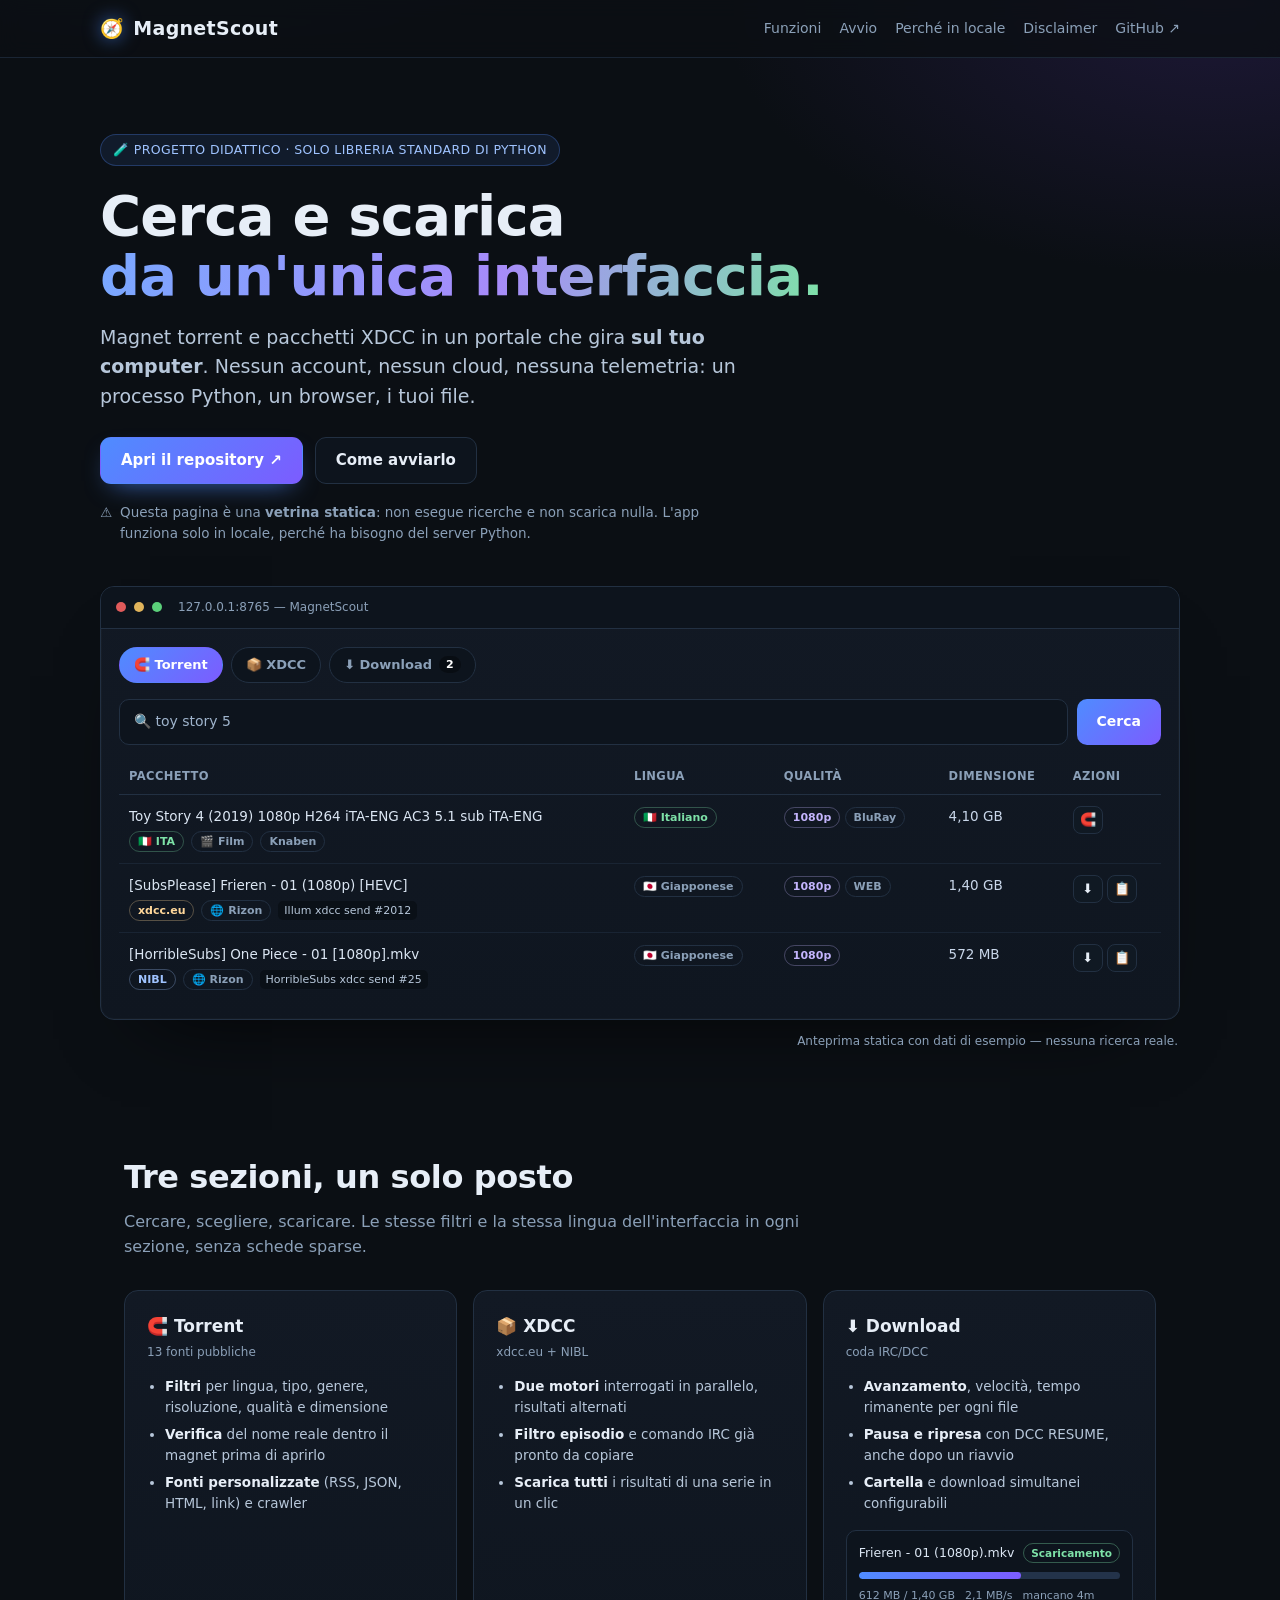
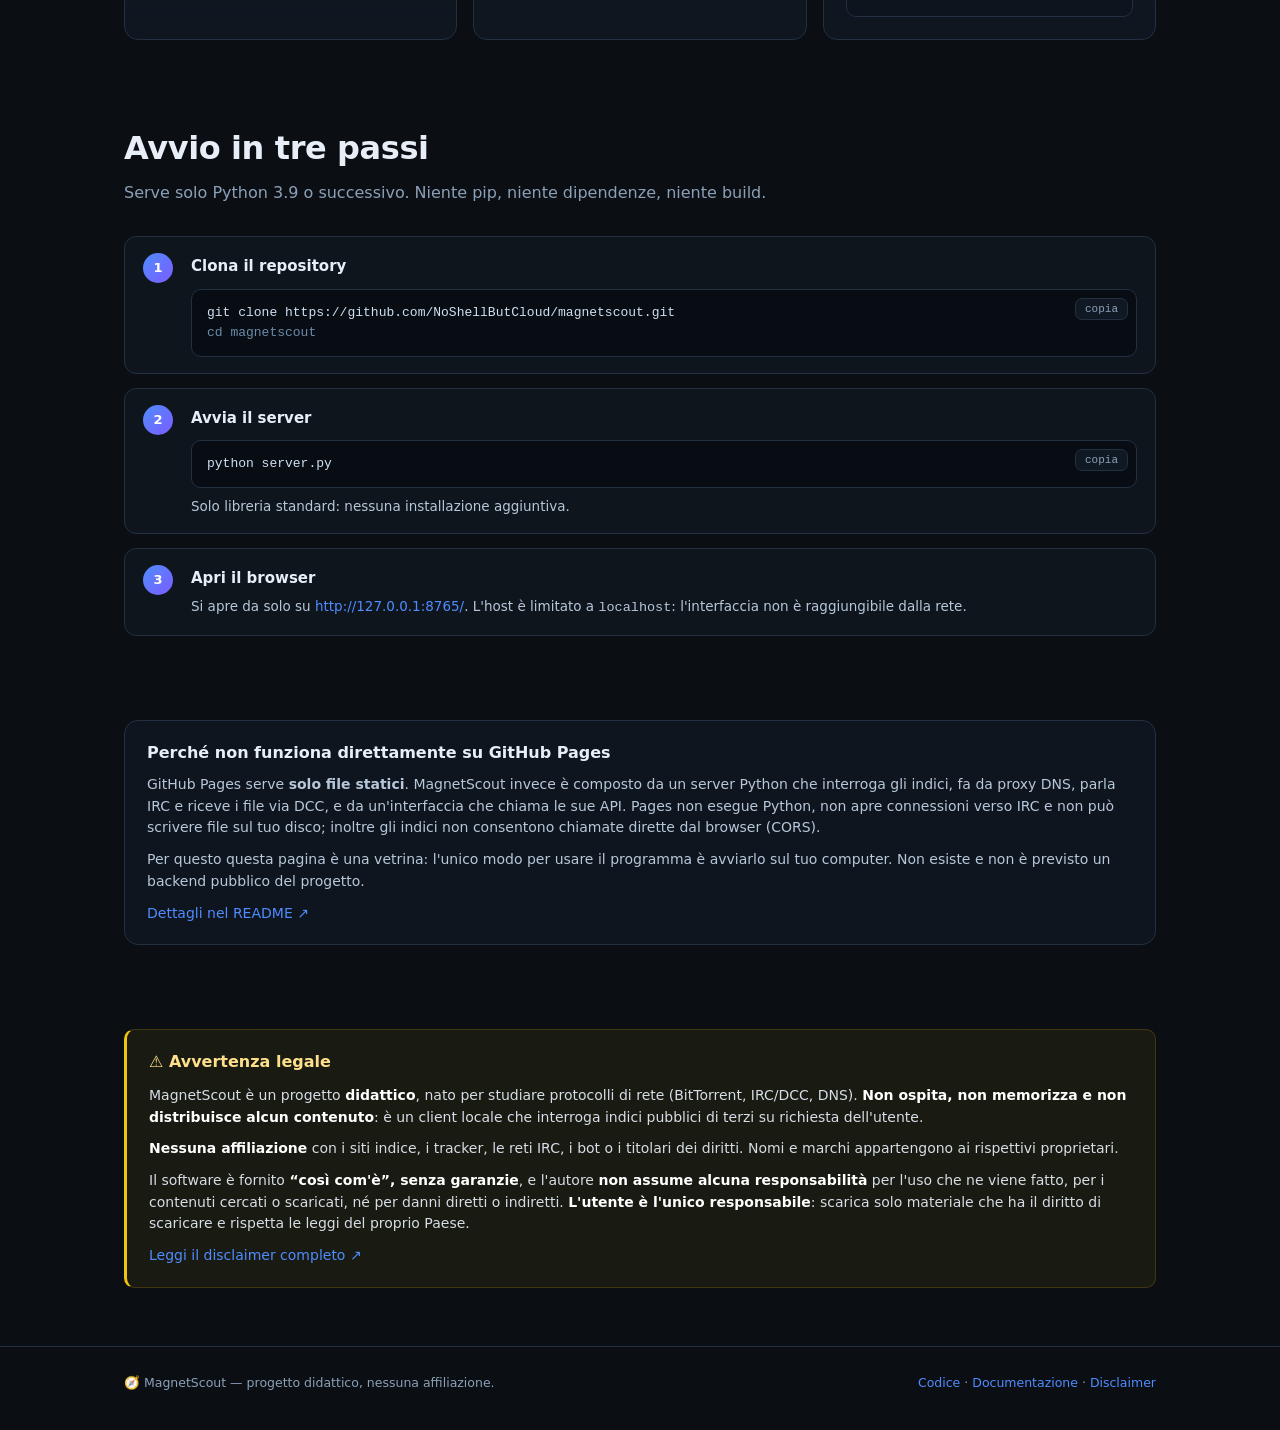
==== docs/index.html @ bb0ecf20 "Aggiunge disclaimer legale e vetrina per GitHub Pages - DISCLAIMER.md: scopo didattico, nessuna affi" ====
<!DOCTYPE html>
<html lang="it">
<head>
<meta charset="utf-8">
<meta name="viewport" content="width=device-width, initial-scale=1">
<title>MagnetScout — Portale locale per torrent e XDCC</title>
<meta name="description" content="Portale locale per cercare magnet torrent e pacchetti XDCC da un'unica interfaccia. Progetto didattico, solo libreria standard di Python.">
<link rel="icon" href="data:image/svg+xml,<svg xmlns=%22http://www.w3.org/2000/svg%22 viewBox=%220 0 100 100%22><text y=%22.9em%22 font-size=%2290%22>🧭</text></svg>">
<style>
  :root {
    --bg: #0b0f14;
    --panel: #121924;
    --panel2: #0f1620;
    --border: #223042;
    --text: #e7eef7;
    --muted: #8ba0b8;
    --accent: #4f8cff;
    --accent2: #7c5cff;
    --good: #2ecc71;
    --warn: #f1c40f;
    --radius: 14px;
  }
  * { box-sizing: border-box; }
  html { scroll-behavior: smooth; }
  body {
    margin: 0;
    font-family: "Segoe UI", system-ui, -apple-system, sans-serif;
    color: var(--text);
    background:
      radial-gradient(1100px 600px at 15% -10%, #16233a 0%, transparent 60%),
      radial-gradient(900px 500px at 95% 0%, #1d1836 0%, transparent 55%),
      var(--bg);
    background-repeat: no-repeat;
    line-height: 1.55;
    -webkit-font-smoothing: antialiased;
  }
  a { color: var(--accent); text-decoration: none; }
  a:hover { text-decoration: underline; }
  code, pre, kbd {
    font-family: "Cascadia Code", Consolas, "SF Mono", Menlo, monospace;
  }
  .wrap { max-width: 1080px; margin: 0 auto; padding: 0 24px; }

  /* ---------------------------------------------------------------- header */
  header {
    position: sticky; top: 0; z-index: 20;
    background: rgba(11, 15, 20, .82);
    backdrop-filter: blur(10px);
    border-bottom: 1px solid rgba(34, 48, 66, .7);
  }
  .nav {
    display: flex; align-items: center; gap: 22px;
    padding: 14px 0;
  }
  .brand {
    font-size: 19px; font-weight: 700; letter-spacing: .3px;
    display: flex; align-items: center; gap: 9px; color: var(--text);
  }
  .brand:hover { text-decoration: none; }
  .brand .logo { filter: drop-shadow(0 0 9px rgba(79, 140, 255, .6)); }
  .nav-links { display: flex; gap: 18px; margin-left: auto; font-size: 14px; }
  .nav-links a { color: var(--muted); }
  .nav-links a:hover { color: var(--text); text-decoration: none; }

  /* ------------------------------------------------------------------ hero */
  .hero { padding: 76px 0 44px; }
  .eyebrow {
    display: inline-flex; align-items: center; gap: 8px;
    font-size: 12.5px; letter-spacing: .4px; text-transform: uppercase;
    color: #9fc3ff; background: rgba(79, 140, 255, .1);
    border: 1px solid rgba(79, 140, 255, .28);
    padding: 5px 12px; border-radius: 999px;
  }
  h1 {
    font-size: clamp(34px, 5.2vw, 56px);
    line-height: 1.08; letter-spacing: -.8px;
    margin: 20px 0 16px;
  }
  h1 .grad {
    background: linear-gradient(100deg, #79a8ff 0%, #a78bfa 55%, #7ee2a8 100%);
    -webkit-background-clip: text; background-clip: text;
    -webkit-text-fill-color: transparent; color: transparent;
  }
  .lead { font-size: clamp(16px, 2vw, 19px); color: #b7c7da; max-width: 680px; margin: 0 0 26px; }
  .actions { display: flex; gap: 12px; flex-wrap: wrap; align-items: center; }
  .btn {
    display: inline-flex; align-items: center; gap: 9px;
    padding: 11px 20px; border-radius: 11px; font-weight: 600; font-size: 15px;
    border: 1px solid transparent; transition: transform .15s ease, filter .15s ease;
  }
  .btn:hover { text-decoration: none; transform: translateY(-1px); }
  .btn-primary {
    color: #fff;
    background: linear-gradient(135deg, var(--accent), var(--accent2));
    box-shadow: 0 10px 26px -12px rgba(79, 140, 255, .8);
  }
  .btn-ghost { color: var(--text); border-color: var(--border); background: #0d141d; }
  .hero-note {
    margin-top: 18px; font-size: 13.5px; color: var(--muted);
    display: flex; align-items: flex-start; gap: 8px; max-width: 640px;
  }

  /* ------------------------------------------------------- finestra finta */
  .window {
    margin: 42px 0 0;
    border: 1px solid var(--border);
    border-radius: var(--radius);
    background: linear-gradient(180deg, var(--panel), var(--panel2));
    box-shadow: 0 40px 80px -50px rgba(0, 0, 0, .9), 0 0 0 1px rgba(255, 255, 255, .02) inset;
    overflow: hidden;
  }
  .window-bar {
    display: flex; align-items: center; gap: 8px;
    padding: 11px 15px; border-bottom: 1px solid var(--border);
    background: #0d141d;
  }
  .dot { width: 10px; height: 10px; border-radius: 50%; background: #2b3b4f; }
  .dot.r { background: #e05b5b; } .dot.y { background: #e0b45b; } .dot.g { background: #5bd07a; }
  .window-title { margin-left: 8px; font-size: 12px; color: var(--muted); }
  .window-body { padding: 18px; }

  .tabs { display: flex; gap: 8px; margin-bottom: 16px; flex-wrap: wrap; }
  .tab {
    font-size: 13px; font-weight: 600; padding: 7px 14px; border-radius: 999px;
    border: 1px solid var(--border); color: var(--muted); background: #0d141d;
    display: inline-flex; align-items: center; gap: 7px;
  }
  .tab.on {
    color: #fff; border-color: transparent;
    background: linear-gradient(135deg, var(--accent), var(--accent2));
  }
  .tab .count {
    background: rgba(0, 0, 0, .35); color: #fff;
    border-radius: 999px; padding: 0 7px; font-size: 11px;
  }
  .searchbar {
    display: flex; gap: 9px; margin-bottom: 14px;
  }
  .fake-input {
    flex: 1; padding: 11px 14px; border-radius: 10px;
    border: 1px solid var(--border); background: #0d141d; color: #9fb4cc; font-size: 14px;
  }
  .fake-btn {
    padding: 0 20px; border-radius: 10px; font-size: 14px; font-weight: 600; color: #fff;
    background: linear-gradient(135deg, var(--accent), var(--accent2));
    display: flex; align-items: center;
  }
  table { width: 100%; border-collapse: collapse; font-size: 13.5px; }
  thead th {
    text-align: left; font-size: 11.5px; letter-spacing: .4px; text-transform: uppercase;
    color: var(--muted); font-weight: 600; padding: 9px 10px;
    border-bottom: 1px solid var(--border);
  }
  tbody td { padding: 11px 10px; border-bottom: 1px solid rgba(34, 48, 66, .55); vertical-align: top; }
  tbody tr:last-child td { border-bottom: none; }
  .tname { color: #dbe6f3; }
  .tmeta { font-size: 11.5px; color: var(--muted); margin-top: 4px; display: flex; gap: 7px; flex-wrap: wrap; align-items: center; }
  .num { white-space: nowrap; color: #c9d7ea; }
  .badge {
    display: inline-block; font-size: 11px; font-weight: 600; padding: 1px 8px;
    border-radius: 999px; border: 1px solid var(--border); color: var(--muted);
    white-space: nowrap;
  }
  .b-it { color: #7ee2a8; border-color: rgba(126, 226, 168, .3); }
  .b-xdcc { color: #ffd79a; border-color: rgba(255, 215, 154, .3); }
  .b-nibl { color: #9fc3ff; border-color: rgba(159, 195, 255, .3); }
  .b-res { color: #c4b5fd; border-color: rgba(196, 181, 253, .3); }
  .cmd {
    font-size: 11px; color: #b7c7da; background: #0a1017;
    border-radius: 5px; padding: 1px 6px;
  }
  .act {
    display: inline-flex; align-items: center; justify-content: center;
    width: 30px; height: 28px; border-radius: 8px;
    border: 1px solid var(--border); background: #101923; font-size: 13px;
  }
  .preview-caption {
    margin: 12px 2px 0; font-size: 12px; color: var(--muted); text-align: right;
  }

  /* ---------------------------------------------------------------- sezioni */
  section { padding: 58px 0; }
  section.tight { padding-top: 26px; }
  h2 { font-size: clamp(24px, 3.2vw, 32px); letter-spacing: -.4px; margin: 0 0 8px; }
  .sub { color: var(--muted); margin: 0 0 30px; max-width: 700px; }

  .cards { display: grid; grid-template-columns: repeat(3, 1fr); gap: 16px; }
  .card {
    border: 1px solid var(--border); border-radius: var(--radius);
    background: linear-gradient(180deg, var(--panel), var(--panel2));
    padding: 22px;
  }
  .card h3 { margin: 0 0 4px; font-size: 17px; display: flex; align-items: center; gap: 9px; }
  .card .kicker { font-size: 12px; color: var(--muted); margin: 0 0 14px; }
  .card ul { margin: 0; padding-left: 18px; font-size: 13.5px; color: #b7c7da; }
  .card li { margin: 6px 0; }
  .card li b { color: var(--text); font-weight: 600; }

  /* mini scheda download */
  .dlcard {
    margin-top: 16px; border: 1px solid var(--border); border-radius: 10px;
    background: #0d141d; padding: 12px;
  }
  .dlcard-top { display: flex; align-items: center; gap: 8px; font-size: 12.5px; margin-bottom: 9px; }
  .dlcard-name { flex: 1; overflow: hidden; text-overflow: ellipsis; white-space: nowrap; color: #dbe6f3; }
  .st { font-size: 10.5px; font-weight: 600; color: #7ee2a8; border: 1px solid rgba(126, 226, 168, .35); border-radius: 999px; padding: 1px 7px; }
  .bar { height: 7px; border-radius: 999px; background: #23334a; overflow: hidden; }
  .bar span { display: block; height: 100%; width: 62%; border-radius: 999px; background: linear-gradient(90deg, var(--accent), var(--accent2)); }
  .dlcard-info { display: flex; gap: 10px; flex-wrap: wrap; font-size: 11px; color: var(--muted); margin-top: 8px; }

  /* ---------------------------------------------------------------- passi */
  .steps { display: grid; gap: 14px; counter-reset: step; }
  .step {
    display: grid; grid-template-columns: 34px 1fr; gap: 14px; align-items: start;
    border: 1px solid var(--border); border-radius: 12px; padding: 16px 18px;
    background: rgba(18, 25, 36, .6);
  }
  .step::before {
    counter-increment: step; content: counter(step);
    display: flex; align-items: center; justify-content: center;
    width: 30px; height: 30px; border-radius: 50%;
    font-size: 13px; font-weight: 700; color: #fff;
    background: linear-gradient(135deg, var(--accent), var(--accent2));
  }
  .step h3 { margin: 2px 0 6px; font-size: 15px; }
  .step p { margin: 0; color: #b7c7da; font-size: 13.5px; }
  pre {
    position: relative;
    background: #080d13; border: 1px solid var(--border); border-radius: 10px;
    padding: 13px 15px; overflow-x: auto; font-size: 13px; color: #cfe0f2;
    margin: 10px 0 0;
  }
  pre .c { color: #6b8bab; }
  .copy {
    position: absolute; top: 8px; right: 8px;
    border: 1px solid var(--border); background: #101923; color: var(--muted);
    border-radius: 7px; padding: 4px 9px; font-size: 11px; cursor: pointer;
    font-family: inherit;
  }
  .copy:hover { color: var(--text); border-color: var(--accent); }

  /* ---------------------------------------------------------------- box */
  .box {
    border: 1px solid var(--border); border-radius: var(--radius);
    background: rgba(18, 25, 36, .65);
    padding: 20px 22px; font-size: 14px; color: #b7c7da;
  }
  .box h3 { margin: 0 0 8px; font-size: 16px; color: var(--text); }
  .box p { margin: 0 0 10px; }
  .box p:last-child { margin-bottom: 0; }

  .warnbox {
    border-left: 3px solid var(--warn);
    background: rgba(241, 196, 15, .06);
    border-top: 1px solid rgba(241, 196, 15, .18);
    border-right: 1px solid rgba(241, 196, 15, .18);
    border-bottom: 1px solid rgba(241, 196, 15, .18);
    border-radius: 10px; padding: 20px 22px;
  }
  .warnbox h3 { margin: 0 0 10px; font-size: 16px; color: #ffe08a; }
  .warnbox p { margin: 0 0 10px; font-size: 14px; color: #d6dde6; }
  .warnbox p:last-child { margin-bottom: 0; }
  .warnbox strong { color: #fff; }

  footer {
    border-top: 1px solid var(--border);
    padding: 26px 0 40px; color: var(--muted); font-size: 12.5px;
  }
  .foot { display: flex; gap: 16px; flex-wrap: wrap; justify-content: space-between; align-items: center; }

  @media (max-width: 860px) {
    .cards { grid-template-columns: 1fr; }
    .nav-links { display: none; }
    .hero { padding: 48px 0 30px; }
    table { font-size: 12.5px; }
    thead th:nth-child(3), tbody td:nth-child(3) { display: none; }
  }
</style>
</head>
<body>

<header>
  <div class="wrap nav">
    <a class="brand" href="#top"><span class="logo">🧭</span> MagnetScout</a>
    <nav class="nav-links">
      <a href="#funzioni">Funzioni</a>
      <a href="#avvio">Avvio</a>
      <a href="#perche">Perché in locale</a>
      <a href="#disclaimer">Disclaimer</a>
      <a href="https://github.com/NoShellButCloud/magnetscout">GitHub ↗</a>
    </nav>
  </div>
</header>

<main id="top">

  <!-- ============================================================ hero -->
  <div class="wrap hero">
    <span class="eyebrow">🧪 Progetto didattico · solo libreria standard di Python</span>
    <h1>Cerca e scarica<br><span class="grad">da un'unica interfaccia.</span></h1>
    <p class="lead">
      Magnet torrent e pacchetti XDCC in un portale che gira <strong>sul tuo computer</strong>.
      Nessun account, nessun cloud, nessuna telemetria: un processo Python, un browser,
      i tuoi file.
    </p>
    <div class="actions">
      <a class="btn btn-primary" href="https://github.com/NoShellButCloud/magnetscout">Apri il repository ↗</a>
      <a class="btn btn-ghost" href="#avvio">Come avviarlo</a>
    </div>
    <p class="hero-note">
      <span aria-hidden="true">⚠️</span>
      <span>Questa pagina è una <strong>vetrina statica</strong>: non esegue ricerche e non scarica nulla.
      L'app funziona solo in locale, perché ha bisogno del server Python.</span>
    </p>

    <!-- anteprima dell'interfaccia -->
    <div class="window" aria-label="Anteprima dell'interfaccia con dati di esempio">
      <div class="window-bar">
        <span class="dot r"></span><span class="dot y"></span><span class="dot g"></span>
        <span class="window-title">127.0.0.1:8765 — MagnetScout</span>
      </div>
      <div class="window-body">
        <div class="tabs">
          <span class="tab on">🧲 Torrent</span>
          <span class="tab">📦 XDCC</span>
          <span class="tab">⬇️ Download <span class="count">2</span></span>
        </div>
        <div class="searchbar">
          <div class="fake-input">🔍 toy story 5</div>
          <div class="fake-btn">Cerca</div>
        </div>
        <table>
          <thead>
            <tr>
              <th>Pacchetto</th><th>Lingua</th><th>Qualità</th><th>Dimensione</th><th>Azioni</th>
            </tr>
          </thead>
          <tbody>
            <tr>
              <td>
                <div class="tname">Toy Story 4 (2019) 1080p H264 iTA-ENG AC3 5.1 sub iTA-ENG</div>
                <div class="tmeta"><span class="badge b-it">🇮🇹 ITA</span><span class="badge">🎬 Film</span><span class="badge">Knaben</span></div>
              </td>
              <td><span class="badge b-it">🇮🇹 Italiano</span></td>
              <td><span class="badge b-res">1080p</span> <span class="badge">BluRay</span></td>
              <td class="num">4,10 GB</td>
              <td><span class="act" title="Copia magnet">🧲</span></td>
            </tr>
            <tr>
              <td>
                <div class="tname">[SubsPlease] Frieren - 01 (1080p) [HEVC]</div>
                <div class="tmeta"><span class="badge b-xdcc">xdcc.eu</span><span class="badge">🌐 Rizon</span><span class="cmd">Illum xdcc send #2012</span></div>
              </td>
              <td><span class="badge">🇯🇵 Giapponese</span></td>
              <td><span class="badge b-res">1080p</span> <span class="badge">WEB</span></td>
              <td class="num">1,40 GB</td>
              <td><span class="act" title="Scarica">⬇️</span> <span class="act" title="Copia comando">📋</span></td>
            </tr>
            <tr>
              <td>
                <div class="tname">[HorribleSubs] One Piece - 01 [1080p].mkv</div>
                <div class="tmeta"><span class="badge b-nibl">NIBL</span><span class="badge">🌐 Rizon</span><span class="cmd">HorribleSubs xdcc send #25</span></div>
              </td>
              <td><span class="badge">🇯🇵 Giapponese</span></td>
              <td><span class="badge b-res">1080p</span></td>
              <td class="num">572 MB</td>
              <td><span class="act" title="Scarica">⬇️</span> <span class="act" title="Copia comando">📋</span></td>
            </tr>
          </tbody>
        </table>
      </div>
    </div>
    <p class="preview-caption">Anteprima statica con dati di esempio — nessuna ricerca reale.</p>
  </div>

  <!-- ========================================================== funzioni -->
  <section id="funzioni">
    <div class="wrap">
      <h2>Tre sezioni, un solo posto</h2>
      <p class="sub">Cercare, scegliere, scaricare. Le stesse filtri e la stessa lingua dell'interfaccia in ogni sezione, senza schede sparse.</p>
      <div class="cards">
        <article class="card">
          <h3>🧲 Torrent</h3>
          <p class="kicker">13 fonti pubbliche</p>
          <ul>
            <li><b>Filtri</b> per lingua, tipo, genere, risoluzione, qualità e dimensione</li>
            <li><b>Verifica</b> del nome reale dentro il magnet prima di aprirlo</li>
            <li><b>Fonti personalizzate</b> (RSS, JSON, HTML, link) e crawler</li>
          </ul>
        </article>
        <article class="card">
          <h3>📦 XDCC</h3>
          <p class="kicker">xdcc.eu + NIBL</p>
          <ul>
            <li><b>Due motori</b> interrogati in parallelo, risultati alternati</li>
            <li><b>Filtro episodio</b> e comando IRC già pronto da copiare</li>
            <li><b>Scarica tutti</b> i risultati di una serie in un clic</li>
          </ul>
        </article>
        <article class="card">
          <h3>⬇️ Download</h3>
          <p class="kicker">coda IRC/DCC</p>
          <ul>
            <li><b>Avanzamento</b>, velocità, tempo rimanente per ogni file</li>
            <li><b>Pausa e ripresa</b> con DCC RESUME, anche dopo un riavvio</li>
            <li><b>Cartella</b> e download simultanei configurabili</li>
          </ul>
          <div class="dlcard">
            <div class="dlcard-top">
              <span class="dlcard-name">Frieren - 01 (1080p).mkv</span>
              <span class="st">Scaricamento</span>
            </div>
            <div class="bar"><span></span></div>
            <div class="dlcard-info">
              <span>612 MB / 1,40 GB</span><span>2,1 MB/s</span><span>mancano 4m</span>
            </div>
          </div>
        </article>
      </div>
    </div>
  </section>

  <!-- ============================================================= avvio -->
  <section id="avvio" class="tight">
    <div class="wrap">
      <h2>Avvio in tre passi</h2>
      <p class="sub">Serve solo Python 3.9 o successivo. Niente pip, niente dipendenze, niente build.</p>
      <div class="steps">
        <div class="step">
          <div>
            <h3>Clona il repository</h3>
            <pre><button class="copy" data-copy="git clone https://github.com/NoShellButCloud/magnetscout.git">copia</button>git clone https://github.com/NoShellButCloud/magnetscout.git
<span class="c">cd magnetscout</span></pre>
          </div>
        </div>
        <div class="step">
          <div>
            <h3>Avvia il server</h3>
            <pre><button class="copy" data-copy="python server.py">copia</button>python server.py</pre>
            <p style="margin-top:8px">Solo libreria standard: nessuna installazione aggiuntiva.</p>
          </div>
        </div>
        <div class="step">
          <div>
            <h3>Apri il browser</h3>
            <p>Si apre da solo su <a href="http://127.0.0.1:8765/">http://127.0.0.1:8765/</a>. L'host è limitato a
            <code>localhost</code>: l'interfaccia non è raggiungibile dalla rete.</p>
          </div>
        </div>
      </div>
    </div>
  </section>

  <!-- ============================================================ perché -->
  <section id="perche" class="tight">
    <div class="wrap">
      <div class="box">
        <h3>Perché non funziona direttamente su GitHub Pages</h3>
        <p>GitHub Pages serve <strong>solo file statici</strong>. MagnetScout invece è composto da un
        server Python che interroga gli indici, fa da proxy DNS, parla IRC e riceve i file via DCC,
        e da un'interfaccia che chiama le sue API. Pages non esegue Python, non apre connessioni verso
        IRC e non può scrivere file sul tuo disco; inoltre gli indici non consentono chiamate dirette
        dal browser (CORS).</p>
        <p>Per questo questa pagina è una vetrina: l'unico modo per usare il programma è avviarlo sul
        tuo computer. Non esiste e non è previsto un backend pubblico del progetto.</p>
        <p><a href="https://github.com/NoShellButCloud/magnetscout#perch%C3%A9-serve-il-server-locale">Dettagli nel README ↗</a></p>
      </div>
    </div>
  </section>

  <!-- ========================================================= disclaimer -->
  <section id="disclaimer" class="tight">
    <div class="wrap">
      <div class="warnbox">
        <h3>⚠️ Avvertenza legale</h3>
        <p>MagnetScout è un progetto <strong>didattico</strong>, nato per studiare protocolli di rete
        (BitTorrent, IRC/DCC, DNS). <strong>Non ospita, non memorizza e non distribuisce alcun contenuto</strong>:
        è un client locale che interroga indici pubblici di terzi su richiesta dell'utente.</p>
        <p><strong>Nessuna affiliazione</strong> con i siti indice, i tracker, le reti IRC, i bot o i titolari
        dei diritti. Nomi e marchi appartengono ai rispettivi proprietari.</p>
        <p>Il software è fornito <strong>“così com'è”, senza garanzie</strong>, e l'autore
        <strong>non assume alcuna responsabilità</strong> per l'uso che ne viene fatto, per i contenuti
        cercati o scaricati, né per danni diretti o indiretti. <strong>L'utente è l'unico responsabile</strong>:
        scarica solo materiale che ha il diritto di scaricare e rispetta le leggi del proprio Paese.</p>
        <p><a href="https://github.com/NoShellButCloud/magnetscout/blob/main/DISCLAIMER.md">Leggi il disclaimer completo ↗</a></p>
      </div>
    </div>
  </section>
</main>

<footer>
  <div class="wrap foot">
    <span>🧭 MagnetScout — progetto didattico, nessuna affiliazione.</span>
    <span>
      <a href="https://github.com/NoShellButCloud/magnetscout">Codice</a> ·
      <a href="https://github.com/NoShellButCloud/magnetscout/blob/main/README.md">Documentazione</a> ·
      <a href="https://github.com/NoShellButCloud/magnetscout/blob/main/DISCLAIMER.md">Disclaimer</a>
    </span>
  </div>
</footer>

<script>
  document.querySelectorAll(".copy").forEach(function (button) {
    button.addEventListener("click", function () {
      var text = button.getAttribute("data-copy");
      if (!navigator.clipboard) return;
      navigator.clipboard.writeText(text).then(function () {
        var old = button.textContent;
        button.textContent = "copiato";
        setTimeout(function () { button.textContent = old; }, 1400);
      });
    });
  });
</script>
</body>
</html>
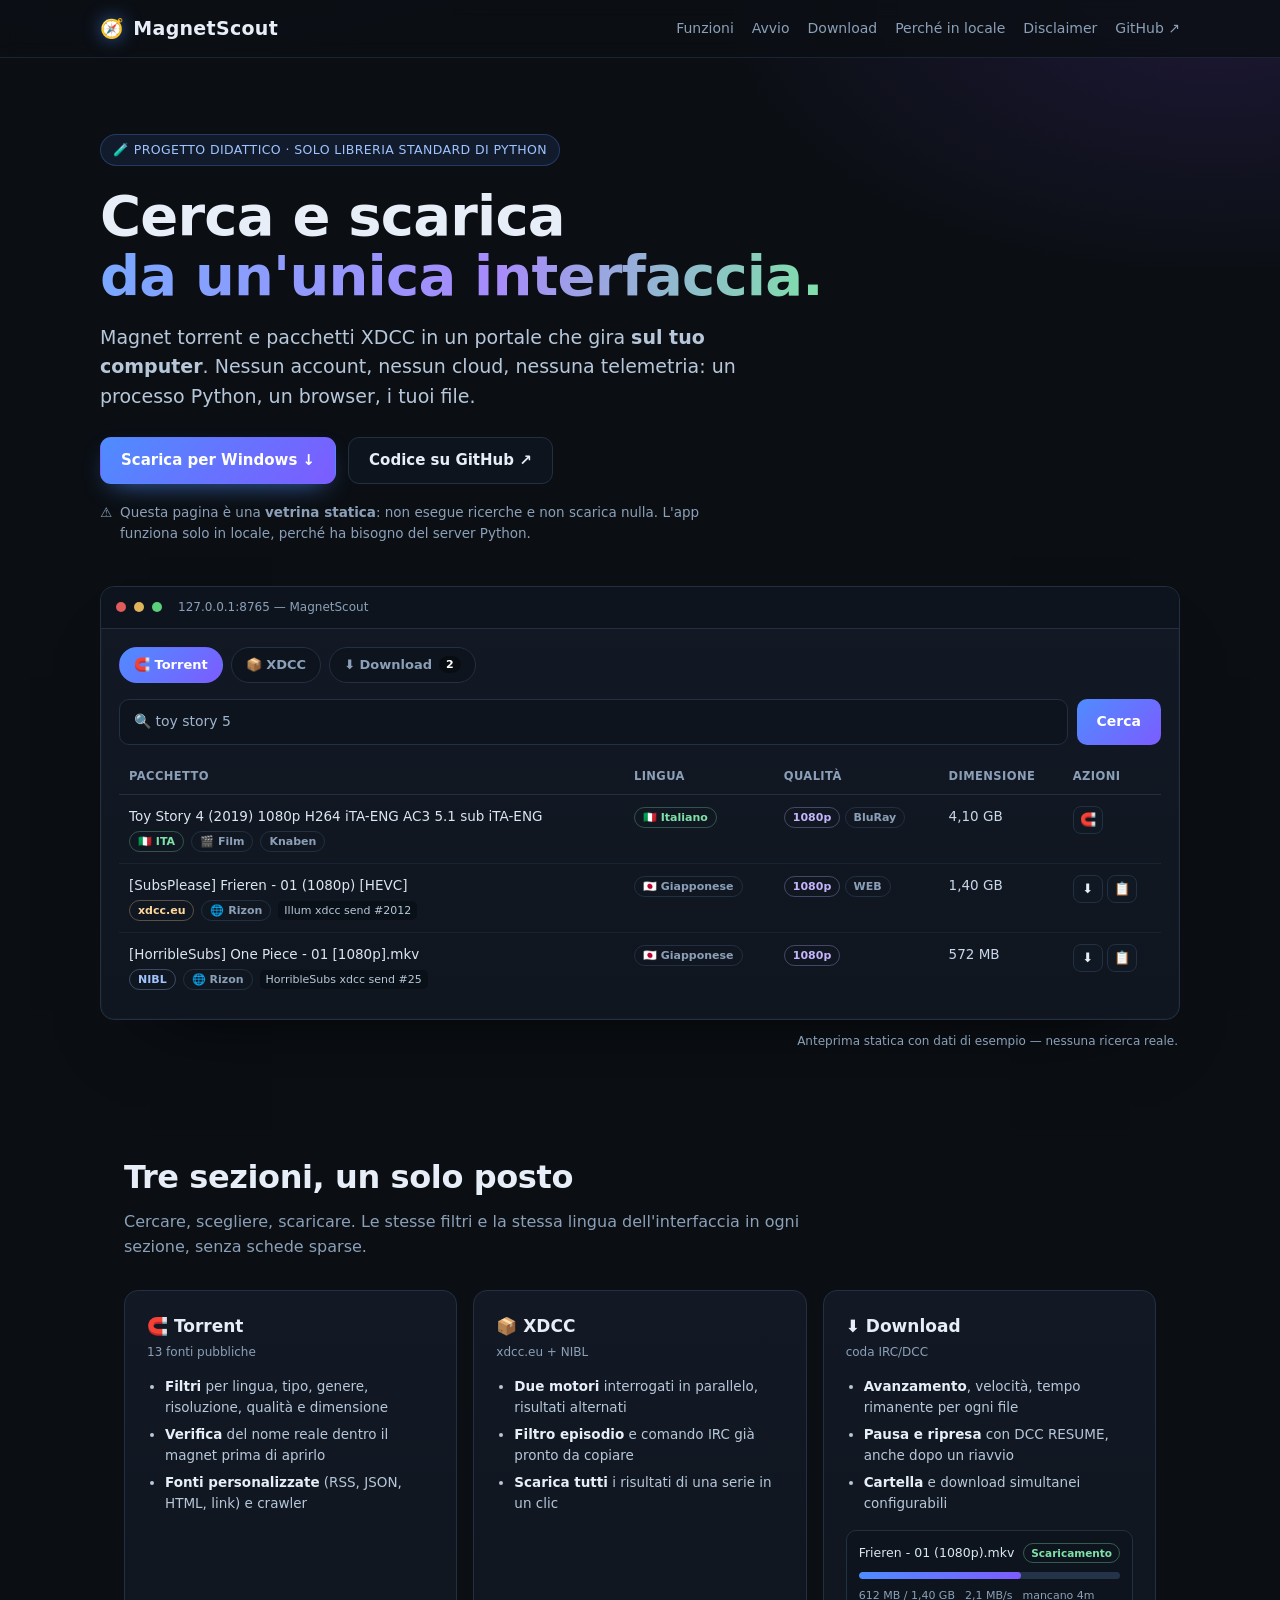
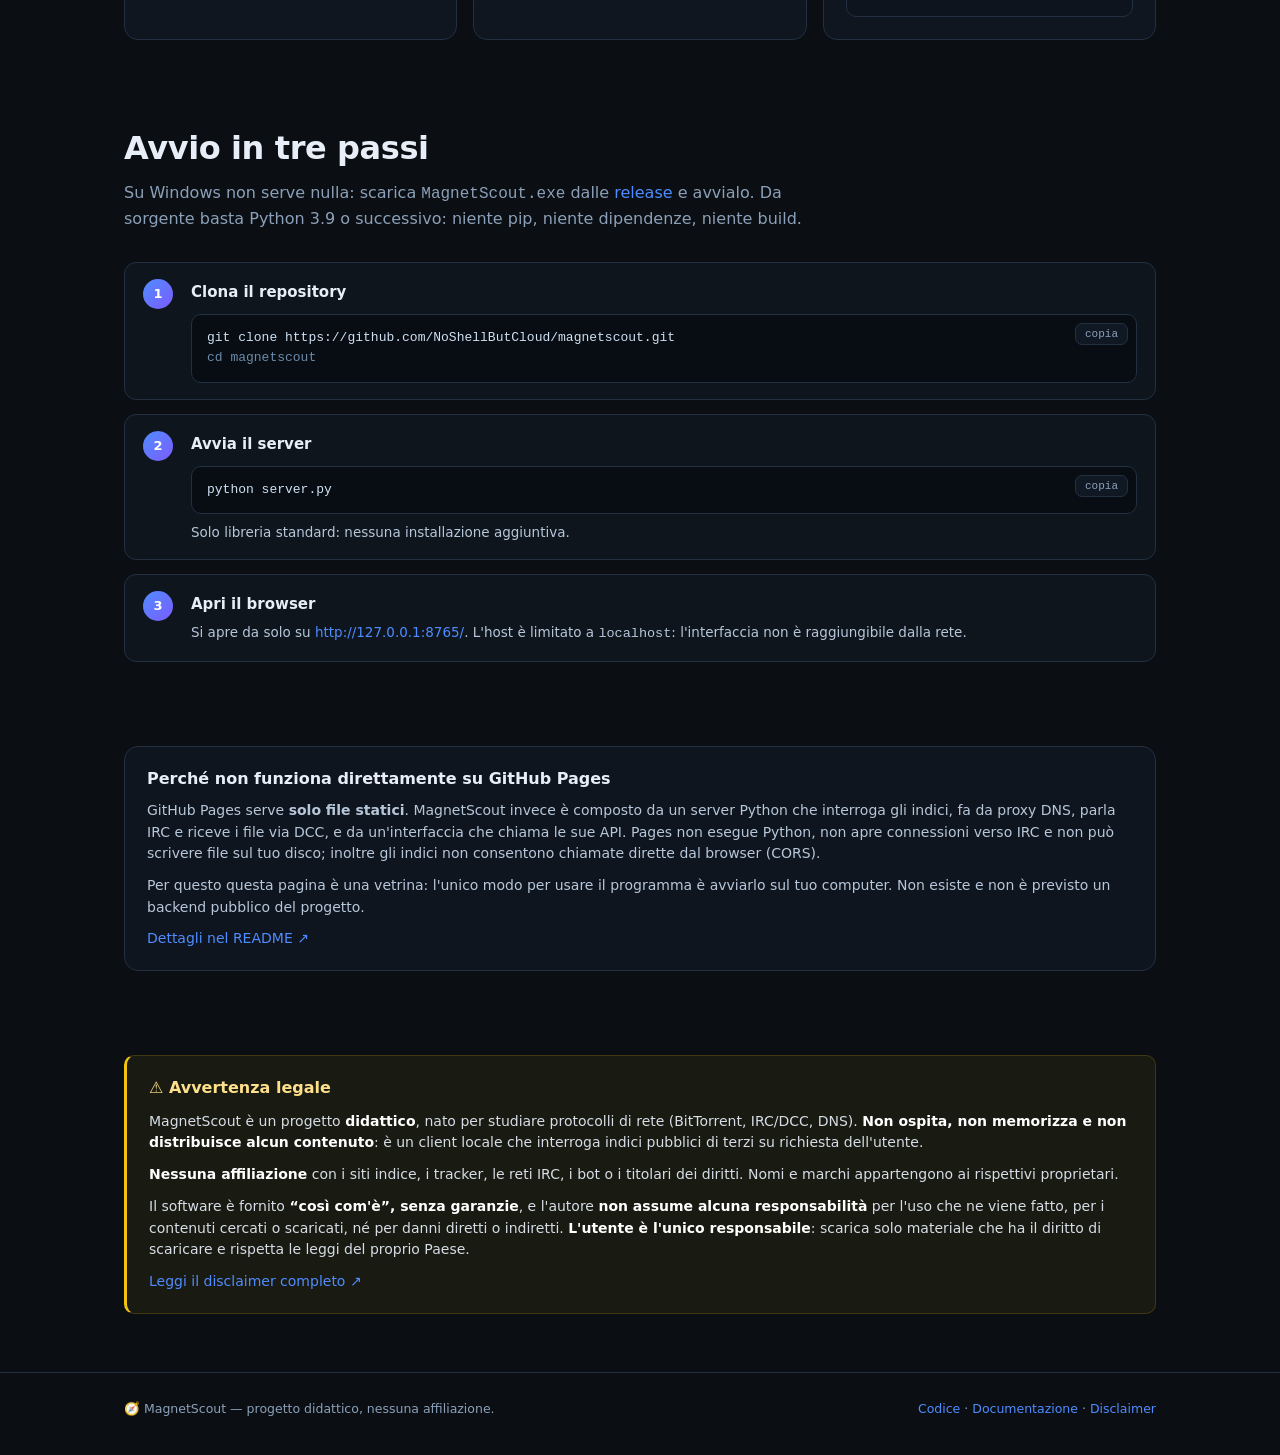
==== commit bf116ab1: "Eseguibile Windows e istruzioni di download - paths.py: separa risorse del pacchetto e dati dell'ute" ====
--- a/docs/index.html
+++ b/docs/index.html
@@ -285,6 +285,7 @@
     <nav class="nav-links">
       <a href="#funzioni">Funzioni</a>
       <a href="#avvio">Avvio</a>
+      <a href="https://github.com/NoShellButCloud/magnetscout/releases/latest">Download</a>
       <a href="#perche">Perché in locale</a>
       <a href="#disclaimer">Disclaimer</a>
       <a href="https://github.com/NoShellButCloud/magnetscout">GitHub ↗</a>
@@ -304,8 +305,8 @@
       i tuoi file.
     </p>
     <div class="actions">
-      <a class="btn btn-primary" href="https://github.com/NoShellButCloud/magnetscout">Apri il repository ↗</a>
-      <a class="btn btn-ghost" href="#avvio">Come avviarlo</a>
+      <a class="btn btn-primary" href="https://github.com/NoShellButCloud/magnetscout/releases/latest">Scarica per Windows ↓</a>
+      <a class="btn btn-ghost" href="https://github.com/NoShellButCloud/magnetscout">Codice su GitHub ↗</a>
     </div>
     <p class="hero-note">
       <span aria-hidden="true">⚠️</span>
@@ -424,7 +425,9 @@
   <section id="avvio" class="tight">
     <div class="wrap">
       <h2>Avvio in tre passi</h2>
-      <p class="sub">Serve solo Python 3.9 o successivo. Niente pip, niente dipendenze, niente build.</p>
+      <p class="sub">Su Windows non serve nulla: scarica <code>MagnetScout.exe</code> dalle
+      <a href="https://github.com/NoShellButCloud/magnetscout/releases/latest">release</a> e avvialo. Da sorgente basta Python 3.9 o successivo:
+      niente pip, niente dipendenze, niente build.</p>
       <div class="steps">
         <div class="step">
           <div>
